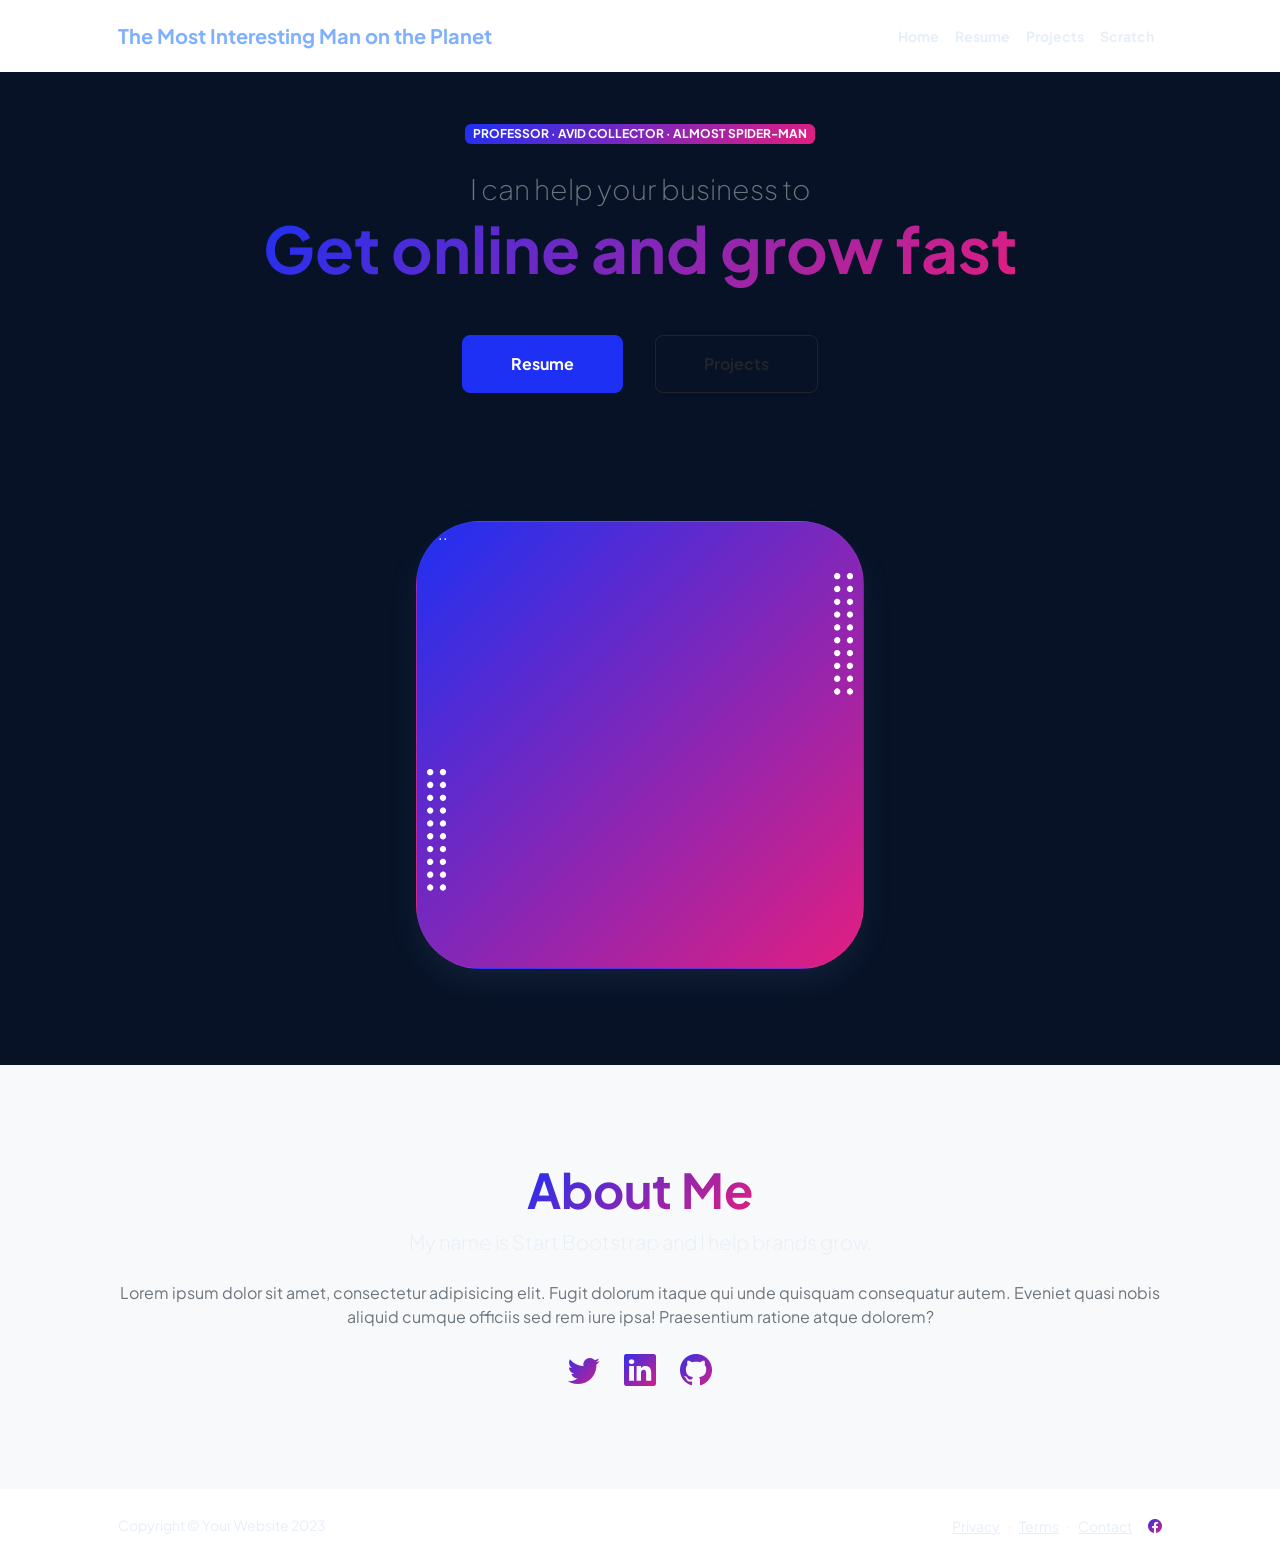
==== index.html @ d83d2cc7 "Add files via upload" ====
<!DOCTYPE html>
<html lang="en">
    <head>
        <meta charset="utf-8" />
        <meta name="viewport" content="width=device-width, initial-scale=1, shrink-to-fit=no" />
        <meta name="description" content="" />
        <meta name="author" content="" />
        <title>Personal - Start Bootstrap Theme</title>
        <!-- Favicon-->
        <link rel="icon" type="image/x-icon" href="assets/favicon.ico" />
        <!-- Custom Google font-->
        <link rel="preconnect" href="https://fonts.googleapis.com" />
        <link rel="preconnect" href="https://fonts.gstatic.com" crossorigin />
        <link href="https://fonts.googleapis.com/css2?family=Plus+Jakarta+Sans:wght@100;200;300;400;500;600;700;800;900&amp;display=swap" rel="stylesheet" />
        <!-- Bootstrap icons-->
        <link href="https://cdn.jsdelivr.net/npm/bootstrap-icons@1.8.1/font/bootstrap-icons.css" rel="stylesheet" />
        <!-- Core theme CSS (includes Bootstrap)-->
        <link href="css/styles.css" rel="stylesheet" />
    </head>
    <body class="d-flex flex-column h-100">
        <main class="flex-shrink-0">
            <!-- Navigation-->
            <nav class="navbar navbar-expand-lg navbar-light bg-white py-3">
                <div class="container px-5">
                    <a class="navbar-brand" href="index.html"><span class="fw-bolder text-primary">The Most Interesting Man on the Planet</span></a>
                    <button class="navbar-toggler" type="button" data-bs-toggle="collapse" data-bs-target="#navbarSupportedContent" aria-controls="navbarSupportedContent" aria-expanded="false" aria-label="Toggle navigation"><span class="navbar-toggler-icon"></span></button>
                    <div class="collapse navbar-collapse" id="navbarSupportedContent">
                        <ul class="navbar-nav ms-auto mb-2 mb-lg-0 small fw-bolder">
                            <li class="nav-item"><a class="nav-link" href="index.html">Home</a></li>
                            <li class="nav-item"><a class="nav-link" href="resume.html">Resume</a></li>
                            <li class="nav-item"><a class="nav-link" href="projects.html">Projects</a></li>
                            <li class="nav-item"><a class="nav-link" href="scratch.html">Scratch</a></li>
                        </ul>
                    </div>
                </div>
            </nav>
            <!-- Header-->
            <header class="py-5">
                <div class="container px-5 pb-5">
                    <div class="row gx-5 align-items-center">
                        <div class="col-xxl-5">
                            <!-- Header text content-->
                            <div class="text-center text-xxl-start">
                                <div class="badge bg-gradient-primary-to-secondary text-white mb-4"><div class="text-uppercase">Professor &middot; Avid Collector &middot; Almost Spider-Man </div></div>
                                <div class="fs-3 fw-light text-muted">I can help your business to</div>
                                <h1 class="display-3 fw-bolder mb-5"><span class="text-gradient d-inline">Get online and grow fast</span></h1>
                                <div class="d-grid gap-3 d-sm-flex justify-content-sm-center justify-content-xxl-start mb-3">
                                    <a class="btn btn-primary btn-lg px-5 py-3 me-sm-3 fs-6 fw-bolder" href="resume.html">Resume</a>
                                    <a class="btn btn-outline-dark btn-lg px-5 py-3 fs-6 fw-bolder" href="projects.html">Projects</a>
                                </div>
                            </div>
                        </div>
                        <div class="col-xxl-7">
                            <!-- Header profile picture-->
                            <div class="d-flex justify-content-center mt-5 mt-xxl-0">
                                <div class="profile bg-gradient-primary-to-secondary">
                                    <!-- TIP: For best results, use a photo with a transparent background like the demo example below-->
                                    <!-- Watch a tutorial on how to do this on YouTube (link)-->
                                    <img class="profile-img" src="https://marriott.byu.edu/upload/news/images/1543-gaskin_james.jpg" alt="..." />
                                    <div class="dots-1">
                                        <!-- SVG Dots-->
                                        <svg version="1.1" xmlns="http://www.w3.org/2000/svg" xmlns:xlink="http://www.w3.org/1999/xlink" x="0px" y="0px" viewBox="0 0 191.6 1215.4" style="enable-background: new 0 0 191.6 1215.4" xml:space="preserve">
                                            <g transform="translate(0.000000,1280.000000) scale(0.100000,-0.100000)">
                                                <path d="M227.7,12788.6c-105-35-200-141-222-248c-43-206,163-412,369-369c155,32,275,190,260,339c-11,105-90,213-190,262        C383.7,12801.6,289.7,12808.6,227.7,12788.6z"></path>
                                                <path d="M1507.7,12788.6c-151-50-253-216-222-362c25-119,136-230,254-255c194-41,395,142,375,339c-11,105-90,213-190,262        C1663.7,12801.6,1569.7,12808.6,1507.7,12788.6z"></path>
                                                <path d="M227.7,11508.6c-105-35-200-141-222-248c-43-206,163-412,369-369c155,32,275,190,260,339c-11,105-90,213-190,262        C383.7,11521.6,289.7,11528.6,227.7,11508.6z"></path>
                                                <path d="M1507.7,11508.6c-151-50-253-216-222-362c25-119,136-230,254-255c194-41,395,142,375,339c-11,105-90,213-190,262        C1663.7,11521.6,1569.7,11528.6,1507.7,11508.6z"></path>
                                                <path d="M227.7,10228.6c-105-35-200-141-222-248c-43-206,163-412,369-369c155,32,275,190,260,339c-11,105-90,213-190,262        C383.7,10241.6,289.7,10248.6,227.7,10228.6z"></path>
                                                <path d="M1507.7,10228.6c-105-35-200-141-222-248c-43-206,163-412,369-369c155,32,275,190,260,339c-11,105-90,213-190,262        C1663.7,10241.6,1569.7,10248.6,1507.7,10228.6z"></path>
                                                <path d="M227.7,8948.6c-105-35-200-141-222-248c-43-206,163-412,369-369c155,32,275,190,260,339c-11,105-90,213-190,262        C383.7,8961.6,289.7,8968.6,227.7,8948.6z"></path>
                                                <path d="M1507.7,8948.6c-105-35-200-141-222-248c-43-206,163-412,369-369c155,32,275,190,260,339c-11,105-90,213-190,262        C1663.7,8961.6,1569.7,8968.6,1507.7,8948.6z"></path>
                                                <path d="M227.7,7668.6c-105-35-200-141-222-248c-43-206,163-412,369-369c155,32,275,190,260,339c-11,105-90,213-190,262        C383.7,7681.6,289.7,7688.6,227.7,7668.6z"></path>
                                                <path d="M1507.7,7668.6c-105-35-200-141-222-248c-43-206,163-412,369-369c155,32,275,190,260,339c-11,105-90,213-190,262        C1663.7,7681.6,1569.7,7688.6,1507.7,7668.6z"></path>
                                                <path d="M227.7,6388.6c-105-35-200-141-222-248c-43-206,163-412,369-369c155,32,275,190,260,339c-11,105-90,213-190,262        C383.7,6401.6,289.7,6408.6,227.7,6388.6z"></path>
                                                <path d="M1507.7,6388.6c-105-35-200-141-222-248c-43-206,163-412,369-369c155,32,275,190,260,339c-11,105-90,213-190,262        C1663.7,6401.6,1569.7,6408.6,1507.7,6388.6z"></path>
                                                <path d="M227.7,5108.6c-105-35-200-141-222-248c-43-206,163-412,369-369c155,32,275,190,260,339c-11,105-90,213-190,262        C383.7,5121.6,289.7,5128.6,227.7,5108.6z"></path>
                                                <path d="M1507.7,5108.6c-105-35-200-141-222-248c-43-206,163-412,369-369c155,32,275,190,260,339c-11,105-90,213-190,262        C1663.7,5121.6,1569.7,5128.6,1507.7,5108.6z"></path>
                                                <path d="M227.7,3828.6c-105-35-200-141-222-248c-43-206,163-412,369-369c155,32,275,190,260,339c-11,105-90,213-190,262        C383.7,3841.6,289.7,3848.6,227.7,3828.6z"></path>
                                                <path d="M1507.7,3828.6c-105-35-200-141-222-248c-43-206,163-412,369-369c155,32,275,190,260,339c-11,105-90,213-190,262        C1663.7,3841.6,1569.7,3848.6,1507.7,3828.6z"></path>
                                                <path d="M227.7,2548.6c-105-35-200-141-222-248c-43-206,163-412,369-369c155,32,275,190,260,339c-11,105-90,213-190,262        C383.7,2561.6,289.7,2568.6,227.7,2548.6z"></path>
                                                <path d="M1507.7,2548.6c-105-35-200-141-222-248c-43-206,163-412,369-369c155,32,275,190,260,339c-11,105-90,213-190,262        C1663.7,2561.6,1569.7,2568.6,1507.7,2548.6z"></path>
                                                <path d="M227.7,1268.6c-105-35-200-141-222-248c-43-206,163-412,369-369c155,32,275,190,260,339c-11,105-90,213-190,262        C383.7,1281.6,289.7,1288.6,227.7,1268.6z"></path>
                                                <path d="M1507.7,1268.6c-105-35-200-141-222-248c-43-206,163-412,369-369c155,32,275,190,260,339c-11,105-90,213-190,262        C1663.7,1281.6,1569.7,1288.6,1507.7,1268.6z"></path>
                                            </g>
                                        </svg>
                                        <!-- END of SVG dots-->
                                    </div>
                                    <div class="dots-2">
                                        <!-- SVG Dots-->
                                        <svg version="1.1" xmlns="http://www.w3.org/2000/svg" xmlns:xlink="http://www.w3.org/1999/xlink" x="0px" y="0px" viewBox="0 0 191.6 1215.4" style="enable-background: new 0 0 191.6 1215.4" xml:space="preserve">
                                            <g transform="translate(0.000000,1280.000000) scale(0.100000,-0.100000)">
                                                <path d="M227.7,12788.6c-105-35-200-141-222-248c-43-206,163-412,369-369c155,32,275,190,260,339c-11,105-90,213-190,262        C383.7,12801.6,289.7,12808.6,227.7,12788.6z"></path>
                                                <path d="M1507.7,12788.6c-151-50-253-216-222-362c25-119,136-230,254-255c194-41,395,142,375,339c-11,105-90,213-190,262        C1663.7,12801.6,1569.7,12808.6,1507.7,12788.6z"></path>
                                                <path d="M227.7,11508.6c-105-35-200-141-222-248c-43-206,163-412,369-369c155,32,275,190,260,339c-11,105-90,213-190,262        C383.7,11521.6,289.7,11528.6,227.7,11508.6z"></path>
                                                <path d="M1507.7,11508.6c-151-50-253-216-222-362c25-119,136-230,254-255c194-41,395,142,375,339c-11,105-90,213-190,262        C1663.7,11521.6,1569.7,11528.6,1507.7,11508.6z"></path>
                                                <path d="M227.7,10228.6c-105-35-200-141-222-248c-43-206,163-412,369-369c155,32,275,190,260,339c-11,105-90,213-190,262        C383.7,10241.6,289.7,10248.6,227.7,10228.6z"></path>
                                                <path d="M1507.7,10228.6c-105-35-200-141-222-248c-43-206,163-412,369-369c155,32,275,190,260,339c-11,105-90,213-190,262        C1663.7,10241.6,1569.7,10248.6,1507.7,10228.6z"></path>
                                                <path d="M227.7,8948.6c-105-35-200-141-222-248c-43-206,163-412,369-369c155,32,275,190,260,339c-11,105-90,213-190,262        C383.7,8961.6,289.7,8968.6,227.7,8948.6z"></path>
                                                <path d="M1507.7,8948.6c-105-35-200-141-222-248c-43-206,163-412,369-369c155,32,275,190,260,339c-11,105-90,213-190,262        C1663.7,8961.6,1569.7,8968.6,1507.7,8948.6z"></path>
                                                <path d="M227.7,7668.6c-105-35-200-141-222-248c-43-206,163-412,369-369c155,32,275,190,260,339c-11,105-90,213-190,262        C383.7,7681.6,289.7,7688.6,227.7,7668.6z"></path>
                                                <path d="M1507.7,7668.6c-105-35-200-141-222-248c-43-206,163-412,369-369c155,32,275,190,260,339c-11,105-90,213-190,262        C1663.7,7681.6,1569.7,7688.6,1507.7,7668.6z"></path>
                                                <path d="M227.7,6388.6c-105-35-200-141-222-248c-43-206,163-412,369-369c155,32,275,190,260,339c-11,105-90,213-190,262        C383.7,6401.6,289.7,6408.6,227.7,6388.6z"></path>
                                                <path d="M1507.7,6388.6c-105-35-200-141-222-248c-43-206,163-412,369-369c155,32,275,190,260,339c-11,105-90,213-190,262        C1663.7,6401.6,1569.7,6408.6,1507.7,6388.6z"></path>
                                                <path d="M227.7,5108.6c-105-35-200-141-222-248c-43-206,163-412,369-369c155,32,275,190,260,339c-11,105-90,213-190,262        C383.7,5121.6,289.7,5128.6,227.7,5108.6z"></path>
                                                <path d="M1507.7,5108.6c-105-35-200-141-222-248c-43-206,163-412,369-369c155,32,275,190,260,339c-11,105-90,213-190,262        C1663.7,5121.6,1569.7,5128.6,1507.7,5108.6z"></path>
                                                <path d="M227.7,3828.6c-105-35-200-141-222-248c-43-206,163-412,369-369c155,32,275,190,260,339c-11,105-90,213-190,262        C383.7,3841.6,289.7,3848.6,227.7,3828.6z"></path>
                                                <path d="M1507.7,3828.6c-105-35-200-141-222-248c-43-206,163-412,369-369c155,32,275,190,260,339c-11,105-90,213-190,262        C1663.7,3841.6,1569.7,3848.6,1507.7,3828.6z"></path>
                                                <path d="M227.7,2548.6c-105-35-200-141-222-248c-43-206,163-412,369-369c155,32,275,190,260,339c-11,105-90,213-190,262        C383.7,2561.6,289.7,2568.6,227.7,2548.6z"></path>
                                                <path d="M1507.7,2548.6c-105-35-200-141-222-248c-43-206,163-412,369-369c155,32,275,190,260,339c-11,105-90,213-190,262        C1663.7,2561.6,1569.7,2568.6,1507.7,2548.6z"></path>
                                                <path d="M227.7,1268.6c-105-35-200-141-222-248c-43-206,163-412,369-369c155,32,275,190,260,339c-11,105-90,213-190,262        C383.7,1281.6,289.7,1288.6,227.7,1268.6z"></path>
                                                <path d="M1507.7,1268.6c-105-35-200-141-222-248c-43-206,163-412,369-369c155,32,275,190,260,339c-11,105-90,213-190,262        C1663.7,1281.6,1569.7,1288.6,1507.7,1268.6z"></path>
                                            </g>
                                        </svg>
                                        <!-- END of SVG dots-->
                                    </div>
                                    <div class="dots-3">
                                        <!-- SVG Dots-->
                                        <svg version="1.1" xmlns="http://www.w3.org/2000/svg" xmlns:xlink="http://www.w3.org/1999/xlink" x="0px" y="0px" viewBox="0 0 191.6 1215.4" style="enable-background: new 0 0 191.6 1215.4" xml:space="preserve">
                                            <g transform="translate(0.000000,1280.000000) scale(0.100000,-0.100000)">
                                                <path d="M227.7,12788.6c-105-35-200-141-222-248c-43-206,163-412,369-369c155,32,275,190,260,339c-11,105-90,213-190,262        C383.7,12801.6,289.7,12808.6,227.7,12788.6z"></path>
                                                <path d="M1507.7,12788.6c-151-50-253-216-222-362c25-119,136-230,254-255c194-41,395,142,375,339c-11,105-90,213-190,262        C1663.7,12801.6,1569.7,12808.6,1507.7,12788.6z"></path>
                                                <path d="M227.7,11508.6c-105-35-200-141-222-248c-43-206,163-412,369-369c155,32,275,190,260,339c-11,105-90,213-190,262        C383.7,11521.6,289.7,11528.6,227.7,11508.6z"></path>
                                                <path d="M1507.7,11508.6c-151-50-253-216-222-362c25-119,136-230,254-255c194-41,395,142,375,339c-11,105-90,213-190,262        C1663.7,11521.6,1569.7,11528.6,1507.7,11508.6z"></path>
                                                <path d="M227.7,10228.6c-105-35-200-141-222-248c-43-206,163-412,369-369c155,32,275,190,260,339c-11,105-90,213-190,262        C383.7,10241.6,289.7,10248.6,227.7,10228.6z"></path>
                                                <path d="M1507.7,10228.6c-105-35-200-141-222-248c-43-206,163-412,369-369c155,32,275,190,260,339c-11,105-90,213-190,262        C1663.7,10241.6,1569.7,10248.6,1507.7,10228.6z"></path>
                                                <path d="M227.7,8948.6c-105-35-200-141-222-248c-43-206,163-412,369-369c155,32,275,190,260,339c-11,105-90,213-190,262        C383.7,8961.6,289.7,8968.6,227.7,8948.6z"></path>
                                                <path d="M1507.7,8948.6c-105-35-200-141-222-248c-43-206,163-412,369-369c155,32,275,190,260,339c-11,105-90,213-190,262        C1663.7,8961.6,1569.7,8968.6,1507.7,8948.6z"></path>
                                                <path d="M227.7,7668.6c-105-35-200-141-222-248c-43-206,163-412,369-369c155,32,275,190,260,339c-11,105-90,213-190,262        C383.7,7681.6,289.7,7688.6,227.7,7668.6z"></path>
                                                <path d="M1507.7,7668.6c-105-35-200-141-222-248c-43-206,163-412,369-369c155,32,275,190,260,339c-11,105-90,213-190,262        C1663.7,7681.6,1569.7,7688.6,1507.7,7668.6z"></path>
                                                <path d="M227.7,6388.6c-105-35-200-141-222-248c-43-206,163-412,369-369c155,32,275,190,260,339c-11,105-90,213-190,262        C383.7,6401.6,289.7,6408.6,227.7,6388.6z"></path>
                                                <path d="M1507.7,6388.6c-105-35-200-141-222-248c-43-206,163-412,369-369c155,32,275,190,260,339c-11,105-90,213-190,262        C1663.7,6401.6,1569.7,6408.6,1507.7,6388.6z"></path>
                                                <path d="M227.7,5108.6c-105-35-200-141-222-248c-43-206,163-412,369-369c155,32,275,190,260,339c-11,105-90,213-190,262        C383.7,5121.6,289.7,5128.6,227.7,5108.6z"></path>
                                                <path d="M1507.7,5108.6c-105-35-200-141-222-248c-43-206,163-412,369-369c155,32,275,190,260,339c-11,105-90,213-190,262        C1663.7,5121.6,1569.7,5128.6,1507.7,5108.6z"></path>
                                                <path d="M227.7,3828.6c-105-35-200-141-222-248c-43-206,163-412,369-369c155,32,275,190,260,339c-11,105-90,213-190,262        C383.7,3841.6,289.7,3848.6,227.7,3828.6z"></path>
                                                <path d="M1507.7,3828.6c-105-35-200-141-222-248c-43-206,163-412,369-369c155,32,275,190,260,339c-11,105-90,213-190,262        C1663.7,3841.6,1569.7,3848.6,1507.7,3828.6z"></path>
                                                <path d="M227.7,2548.6c-105-35-200-141-222-248c-43-206,163-412,369-369c155,32,275,190,260,339c-11,105-90,213-190,262        C383.7,2561.6,289.7,2568.6,227.7,2548.6z"></path>
                                                <path d="M1507.7,2548.6c-105-35-200-141-222-248c-43-206,163-412,369-369c155,32,275,190,260,339c-11,105-90,213-190,262        C1663.7,2561.6,1569.7,2568.6,1507.7,2548.6z"></path>
                                                <path d="M227.7,1268.6c-105-35-200-141-222-248c-43-206,163-412,369-369c155,32,275,190,260,339c-11,105-90,213-190,262        C383.7,1281.6,289.7,1288.6,227.7,1268.6z"></path>
                                                <path d="M1507.7,1268.6c-105-35-200-141-222-248c-43-206,163-412,369-369c155,32,275,190,260,339c-11,105-90,213-190,262        C1663.7,1281.6,1569.7,1288.6,1507.7,1268.6z"></path>
                                            </g>
                                        </svg>
                                        <!-- END of SVG dots-->
                                    </div>
                                    <div class="dots-4">
                                        <!-- SVG Dots-->
                                        <svg version="1.1" xmlns="http://www.w3.org/2000/svg" xmlns:xlink="http://www.w3.org/1999/xlink" x="0px" y="0px" viewBox="0 0 191.6 1215.4" style="enable-background: new 0 0 191.6 1215.4" xml:space="preserve">
                                            <g transform="translate(0.000000,1280.000000) scale(0.100000,-0.100000)">
                                                <path d="M227.7,12788.6c-105-35-200-141-222-248c-43-206,163-412,369-369c155,32,275,190,260,339c-11,105-90,213-190,262        C383.7,12801.6,289.7,12808.6,227.7,12788.6z"></path>
                                                <path d="M1507.7,12788.6c-151-50-253-216-222-362c25-119,136-230,254-255c194-41,395,142,375,339c-11,105-90,213-190,262        C1663.7,12801.6,1569.7,12808.6,1507.7,12788.6z"></path>
                                                <path d="M227.7,11508.6c-105-35-200-141-222-248c-43-206,163-412,369-369c155,32,275,190,260,339c-11,105-90,213-190,262        C383.7,11521.6,289.7,11528.6,227.7,11508.6z"></path>
                                                <path d="M1507.7,11508.6c-151-50-253-216-222-362c25-119,136-230,254-255c194-41,395,142,375,339c-11,105-90,213-190,262        C1663.7,11521.6,1569.7,11528.6,1507.7,11508.6z"></path>
                                                <path d="M227.7,10228.6c-105-35-200-141-222-248c-43-206,163-412,369-369c155,32,275,190,260,339c-11,105-90,213-190,262        C383.7,10241.6,289.7,10248.6,227.7,10228.6z"></path>
                                                <path d="M1507.7,10228.6c-105-35-200-141-222-248c-43-206,163-412,369-369c155,32,275,190,260,339c-11,105-90,213-190,262        C1663.7,10241.6,1569.7,10248.6,1507.7,10228.6z"></path>
                                                <path d="M227.7,8948.6c-105-35-200-141-222-248c-43-206,163-412,369-369c155,32,275,190,260,339c-11,105-90,213-190,262        C383.7,8961.6,289.7,8968.6,227.7,8948.6z"></path>
                                                <path d="M1507.7,8948.6c-105-35-200-141-222-248c-43-206,163-412,369-369c155,32,275,190,260,339c-11,105-90,213-190,262        C1663.7,8961.6,1569.7,8968.6,1507.7,8948.6z"></path>
                                                <path d="M227.7,7668.6c-105-35-200-141-222-248c-43-206,163-412,369-369c155,32,275,190,260,339c-11,105-90,213-190,262        C383.7,7681.6,289.7,7688.6,227.7,7668.6z"></path>
                                                <path d="M1507.7,7668.6c-105-35-200-141-222-248c-43-206,163-412,369-369c155,32,275,190,260,339c-11,105-90,213-190,262        C1663.7,7681.6,1569.7,7688.6,1507.7,7668.6z"></path>
                                                <path d="M227.7,6388.6c-105-35-200-141-222-248c-43-206,163-412,369-369c155,32,275,190,260,339c-11,105-90,213-190,262        C383.7,6401.6,289.7,6408.6,227.7,6388.6z"></path>
                                                <path d="M1507.7,6388.6c-105-35-200-141-222-248c-43-206,163-412,369-369c155,32,275,190,260,339c-11,105-90,213-190,262        C1663.7,6401.6,1569.7,6408.6,1507.7,6388.6z"></path>
                                                <path d="M227.7,5108.6c-105-35-200-141-222-248c-43-206,163-412,369-369c155,32,275,190,260,339c-11,105-90,213-190,262        C383.7,5121.6,289.7,5128.6,227.7,5108.6z"></path>
                                                <path d="M1507.7,5108.6c-105-35-200-141-222-248c-43-206,163-412,369-369c155,32,275,190,260,339c-11,105-90,213-190,262        C1663.7,5121.6,1569.7,5128.6,1507.7,5108.6z"></path>
                                                <path d="M227.7,3828.6c-105-35-200-141-222-248c-43-206,163-412,369-369c155,32,275,190,260,339c-11,105-90,213-190,262        C383.7,3841.6,289.7,3848.6,227.7,3828.6z"></path>
                                                <path d="M1507.7,3828.6c-105-35-200-141-222-248c-43-206,163-412,369-369c155,32,275,190,260,339c-11,105-90,213-190,262        C1663.7,3841.6,1569.7,3848.6,1507.7,3828.6z"></path>
                                                <path d="M227.7,2548.6c-105-35-200-141-222-248c-43-206,163-412,369-369c155,32,275,190,260,339c-11,105-90,213-190,262        C383.7,2561.6,289.7,2568.6,227.7,2548.6z"></path>
                                                <path d="M1507.7,2548.6c-105-35-200-141-222-248c-43-206,163-412,369-369c155,32,275,190,260,339c-11,105-90,213-190,262        C1663.7,2561.6,1569.7,2568.6,1507.7,2548.6z"></path>
                                                <path d="M227.7,1268.6c-105-35-200-141-222-248c-43-206,163-412,369-369c155,32,275,190,260,339c-11,105-90,213-190,262        C383.7,1281.6,289.7,1288.6,227.7,1268.6z"></path>
                                                <path d="M1507.7,1268.6c-105-35-200-141-222-248c-43-206,163-412,369-369c155,32,275,190,260,339c-11,105-90,213-190,262        C1663.7,1281.6,1569.7,1288.6,1507.7,1268.6z"></path>
                                            </g>
                                        </svg>
                                        <!-- END of SVG dots-->
                                    </div>
                                </div>
                            </div>
                        </div>
                    </div>
                </div>
            </header>
            <!-- About Section-->
            <section class="bg-light py-5">
                <div class="container px-5">
                    <div class="row gx-5 justify-content-center">
                        <div class="col-xxl-8">
                            <div class="text-center my-5">
                                <h2 class="display-5 fw-bolder"><span class="text-gradient d-inline">About Me</span></h2>
                                <p class="lead fw-light mb-4">My name is Start Bootstrap and I help brands grow.</p>
                                <p class="text-muted">Lorem ipsum dolor sit amet, consectetur adipisicing elit. Fugit dolorum itaque qui unde quisquam consequatur autem. Eveniet quasi nobis aliquid cumque officiis sed rem iure ipsa! Praesentium ratione atque dolorem?</p>
                                <div class="d-flex justify-content-center fs-2 gap-4">
                                    <a class="text-gradient" href="#!"><i class="bi bi-twitter"></i></a>
                                    <a class="text-gradient" href="#!"><i class="bi bi-linkedin"></i></a>
                                    <a class="text-gradient" href="#!"><i class="bi bi-github"></i></a>
                                </div>
                            </div>
                        </div>
                    </div>
                </div>
            </section>
        </main>
        <!-- Footer-->
        <footer class="bg-white py-4 mt-auto">
            <div class="container px-5">
                    <div class="row align-items-center justify-content-between flex-column flex-sm-row">
                    <div class="col-auto"><div class="small m-0">Copyright &copy; Your Website 2023</div></div>
                    <div class="col-auto d-flex align-items-center gap-3">
                        <div>
                            <a class="small" href="#!">Privacy</a>
                            <span class="mx-1">&middot;</span>
                            <a class="small" href="#!">Terms</a>
                            <span class="mx-1">&middot;</span>
                            <a class="small" href="#!">Contact</a>
                        </div>
                        <div class="d-flex align-items-center">
                            <a class="text-gradient small" href="https://facebook.com" target="_blank" rel="noopener noreferrer" aria-label="Facebook"><i class="bi bi-facebook"></i></a>
                        </div>
                    </div>
                </div>
            </div>
        </footer>
        <!-- Bootstrap core JS-->
        <script src="https://cdn.jsdelivr.net/npm/bootstrap@5.2.3/dist/js/bootstrap.bundle.min.js"></script>
        <!-- Core theme JS-->
        <script src="js/scripts.js"></script>
    </body>
</html>
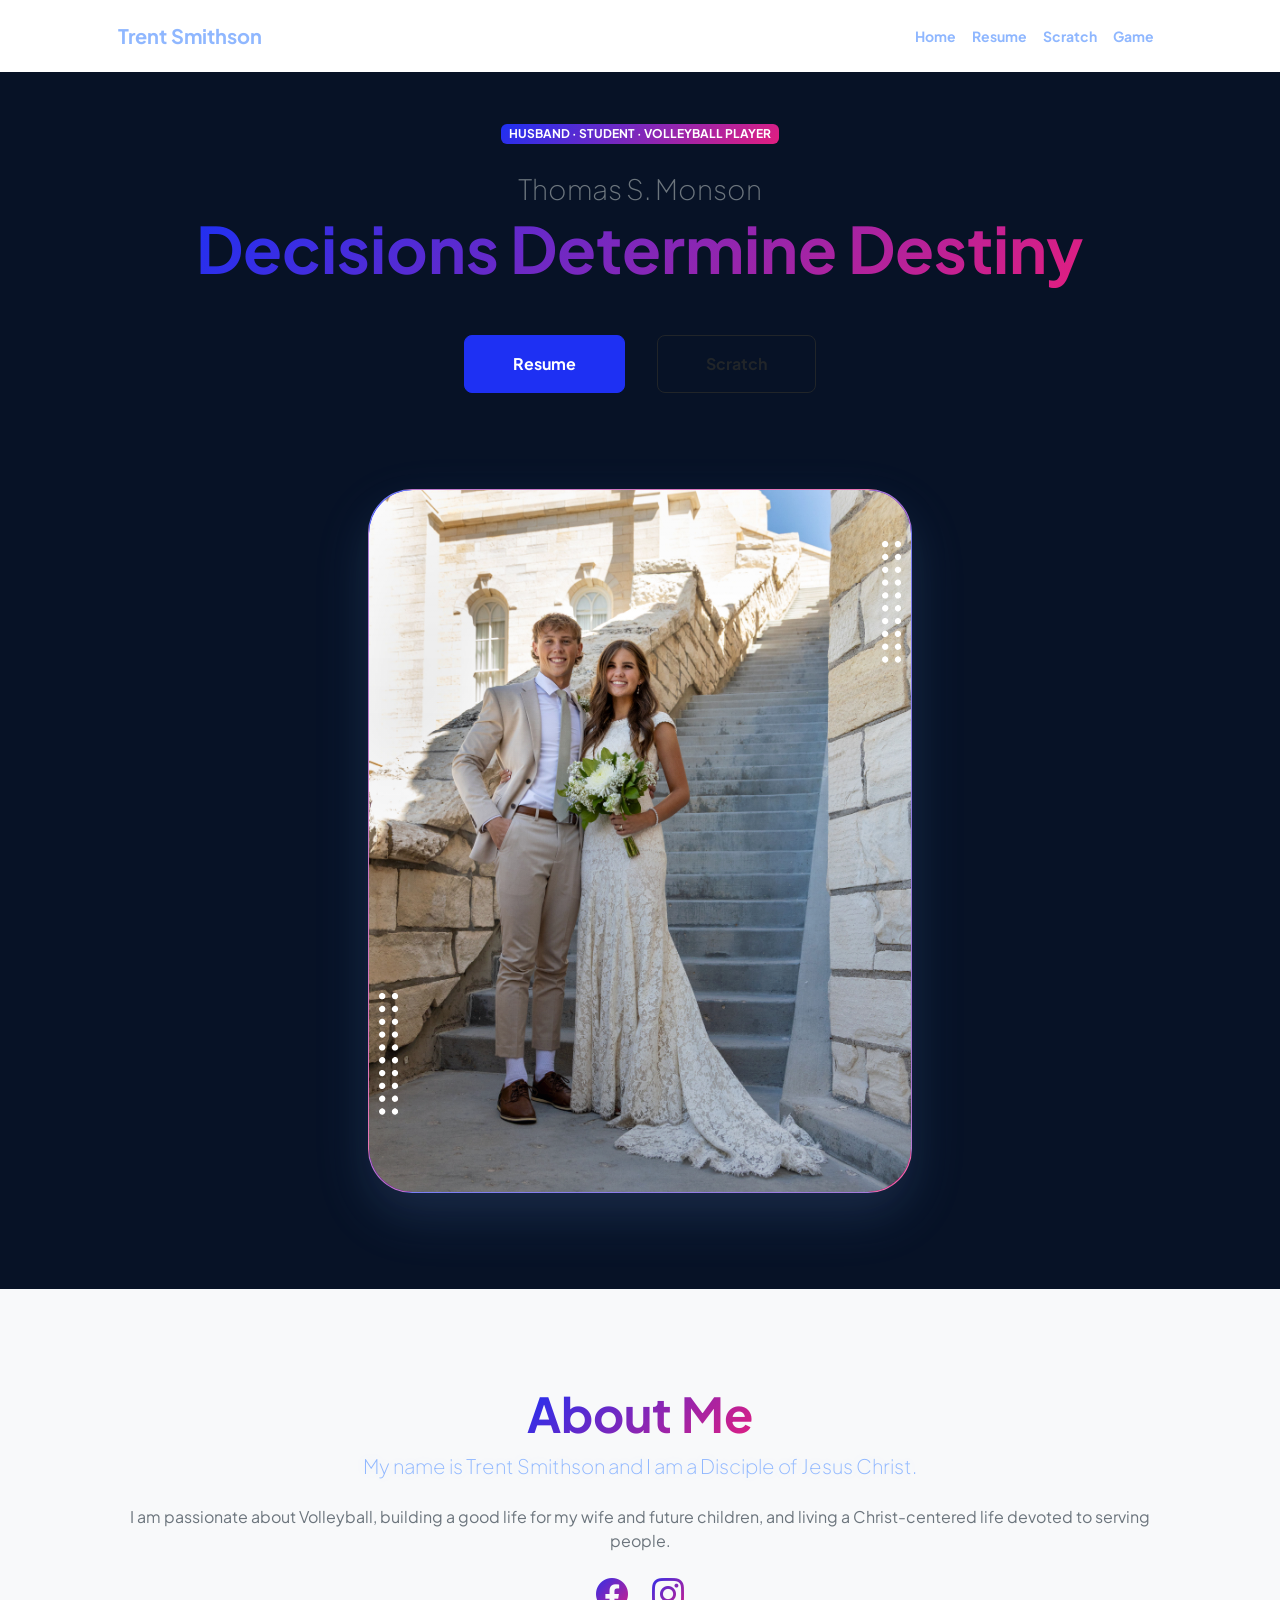
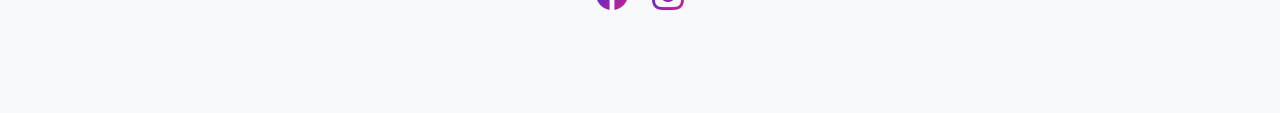
==== commit 980638d6: "Add files via upload" ====
--- a/index.html
+++ b/index.html
@@ -22,14 +22,14 @@
             <!-- Navigation-->
             <nav class="navbar navbar-expand-lg navbar-light bg-white py-3">
                 <div class="container px-5">
-                    <a class="navbar-brand" href="index.html"><span class="fw-bolder text-primary">The Most Interesting Man on the Planet</span></a>
+                    <a class="navbar-brand" href="index.html"><span class="fw-bolder text-primary">Trent Smithson</span></a>
                     <button class="navbar-toggler" type="button" data-bs-toggle="collapse" data-bs-target="#navbarSupportedContent" aria-controls="navbarSupportedContent" aria-expanded="false" aria-label="Toggle navigation"><span class="navbar-toggler-icon"></span></button>
                     <div class="collapse navbar-collapse" id="navbarSupportedContent">
                         <ul class="navbar-nav ms-auto mb-2 mb-lg-0 small fw-bolder">
                             <li class="nav-item"><a class="nav-link" href="index.html">Home</a></li>
                             <li class="nav-item"><a class="nav-link" href="resume.html">Resume</a></li>
-                            <li class="nav-item"><a class="nav-link" href="projects.html">Projects</a></li>
                             <li class="nav-item"><a class="nav-link" href="scratch.html">Scratch</a></li>
+                            <li class="nav-item"><a class="nav-link" href="game.html">Game</a></li>
                         </ul>
                     </div>
                 </div>
@@ -41,12 +41,12 @@
                         <div class="col-xxl-5">
                             <!-- Header text content-->
                             <div class="text-center text-xxl-start">
-                                <div class="badge bg-gradient-primary-to-secondary text-white mb-4"><div class="text-uppercase">Professor &middot; Avid Collector &middot; Almost Spider-Man </div></div>
-                                <div class="fs-3 fw-light text-muted">I can help your business to</div>
-                                <h1 class="display-3 fw-bolder mb-5"><span class="text-gradient d-inline">Get online and grow fast</span></h1>
+                                <div class="badge bg-gradient-primary-to-secondary text-white mb-4"><div class="text-uppercase">Husband &middot; Student &middot; Volleyball Player </div></div>
+                                <div class="fs-3 fw-light text-muted">Thomas S. Monson</div>
+                                <h1 class="display-3 fw-bolder mb-5"><span class="text-gradient d-inline">Decisions Determine Destiny</span></h1>
                                 <div class="d-grid gap-3 d-sm-flex justify-content-sm-center justify-content-xxl-start mb-3">
                                     <a class="btn btn-primary btn-lg px-5 py-3 me-sm-3 fs-6 fw-bolder" href="resume.html">Resume</a>
-                                    <a class="btn btn-outline-dark btn-lg px-5 py-3 fs-6 fw-bolder" href="projects.html">Projects</a>
+                                    <a class="btn btn-outline-dark btn-lg px-5 py-3 fs-6 fw-bolder" href="scratch.html">Scratch</a>
                                 </div>
                             </div>
                         </div>
@@ -56,7 +56,11 @@
                                 <div class="profile bg-gradient-primary-to-secondary">
                                     <!-- TIP: For best results, use a photo with a transparent background like the demo example below-->
                                     <!-- Watch a tutorial on how to do this on YouTube (link)-->
-                                    <img class="profile-img" src="https://marriott.byu.edu/upload/news/images/1543-gaskin_james.jpg" alt="..." />
+                                    <img
+                                        class="profile-img"
+                                        src="assets/trent.JPG"
+                                        alt="Trent and his partner standing together outdoors"
+                                    />
                                     <div class="dots-1">
                                         <!-- SVG Dots-->
                                         <svg version="1.1" xmlns="http://www.w3.org/2000/svg" xmlns:xlink="http://www.w3.org/1999/xlink" x="0px" y="0px" viewBox="0 0 191.6 1215.4" style="enable-background: new 0 0 191.6 1215.4" xml:space="preserve">
@@ -182,12 +186,11 @@
                         <div class="col-xxl-8">
                             <div class="text-center my-5">
                                 <h2 class="display-5 fw-bolder"><span class="text-gradient d-inline">About Me</span></h2>
-                                <p class="lead fw-light mb-4">My name is Start Bootstrap and I help brands grow.</p>
-                                <p class="text-muted">Lorem ipsum dolor sit amet, consectetur adipisicing elit. Fugit dolorum itaque qui unde quisquam consequatur autem. Eveniet quasi nobis aliquid cumque officiis sed rem iure ipsa! Praesentium ratione atque dolorem?</p>
+                                <p class="lead fw-light mb-4 intro-faith-line">My name is Trent Smithson and I am a Disciple of Jesus Christ.</p>
+                                <p class="text-muted">I am passionate about Volleyball, building a good life for my wife and future children, and living a Christ-centered life devoted to serving people.</p>
                                 <div class="d-flex justify-content-center fs-2 gap-4">
-                                    <a class="text-gradient" href="#!"><i class="bi bi-twitter"></i></a>
-                                    <a class="text-gradient" href="#!"><i class="bi bi-linkedin"></i></a>
-                                    <a class="text-gradient" href="#!"><i class="bi bi-github"></i></a>
+                                    <a class="text-gradient" href="https://www.facebook.com/trent.smithson4" target="_blank" rel="noopener noreferrer" aria-label="Facebook"><i class="bi bi-facebook"></i></a>
+                                    <a class="text-gradient" href="https://www.instagram.com/trent.smithson/" target="_blank" rel="noopener noreferrer" aria-label="Instagram"><i class="bi bi-instagram"></i></a>
                                 </div>
                             </div>
                         </div>
@@ -195,26 +198,6 @@
                 </div>
             </section>
         </main>
-        <!-- Footer-->
-        <footer class="bg-white py-4 mt-auto">
-            <div class="container px-5">
-                    <div class="row align-items-center justify-content-between flex-column flex-sm-row">
-                    <div class="col-auto"><div class="small m-0">Copyright &copy; Your Website 2023</div></div>
-                    <div class="col-auto d-flex align-items-center gap-3">
-                        <div>
-                            <a class="small" href="#!">Privacy</a>
-                            <span class="mx-1">&middot;</span>
-                            <a class="small" href="#!">Terms</a>
-                            <span class="mx-1">&middot;</span>
-                            <a class="small" href="#!">Contact</a>
-                        </div>
-                        <div class="d-flex align-items-center">
-                            <a class="text-gradient small" href="https://facebook.com" target="_blank" rel="noopener noreferrer" aria-label="Facebook"><i class="bi bi-facebook"></i></a>
-                        </div>
-                    </div>
-                </div>
-            </div>
-        </footer>
         <!-- Bootstrap core JS-->
         <script src="https://cdn.jsdelivr.net/npm/bootstrap@5.2.3/dist/js/bootstrap.bundle.min.js"></script>
         <!-- Core theme JS-->
